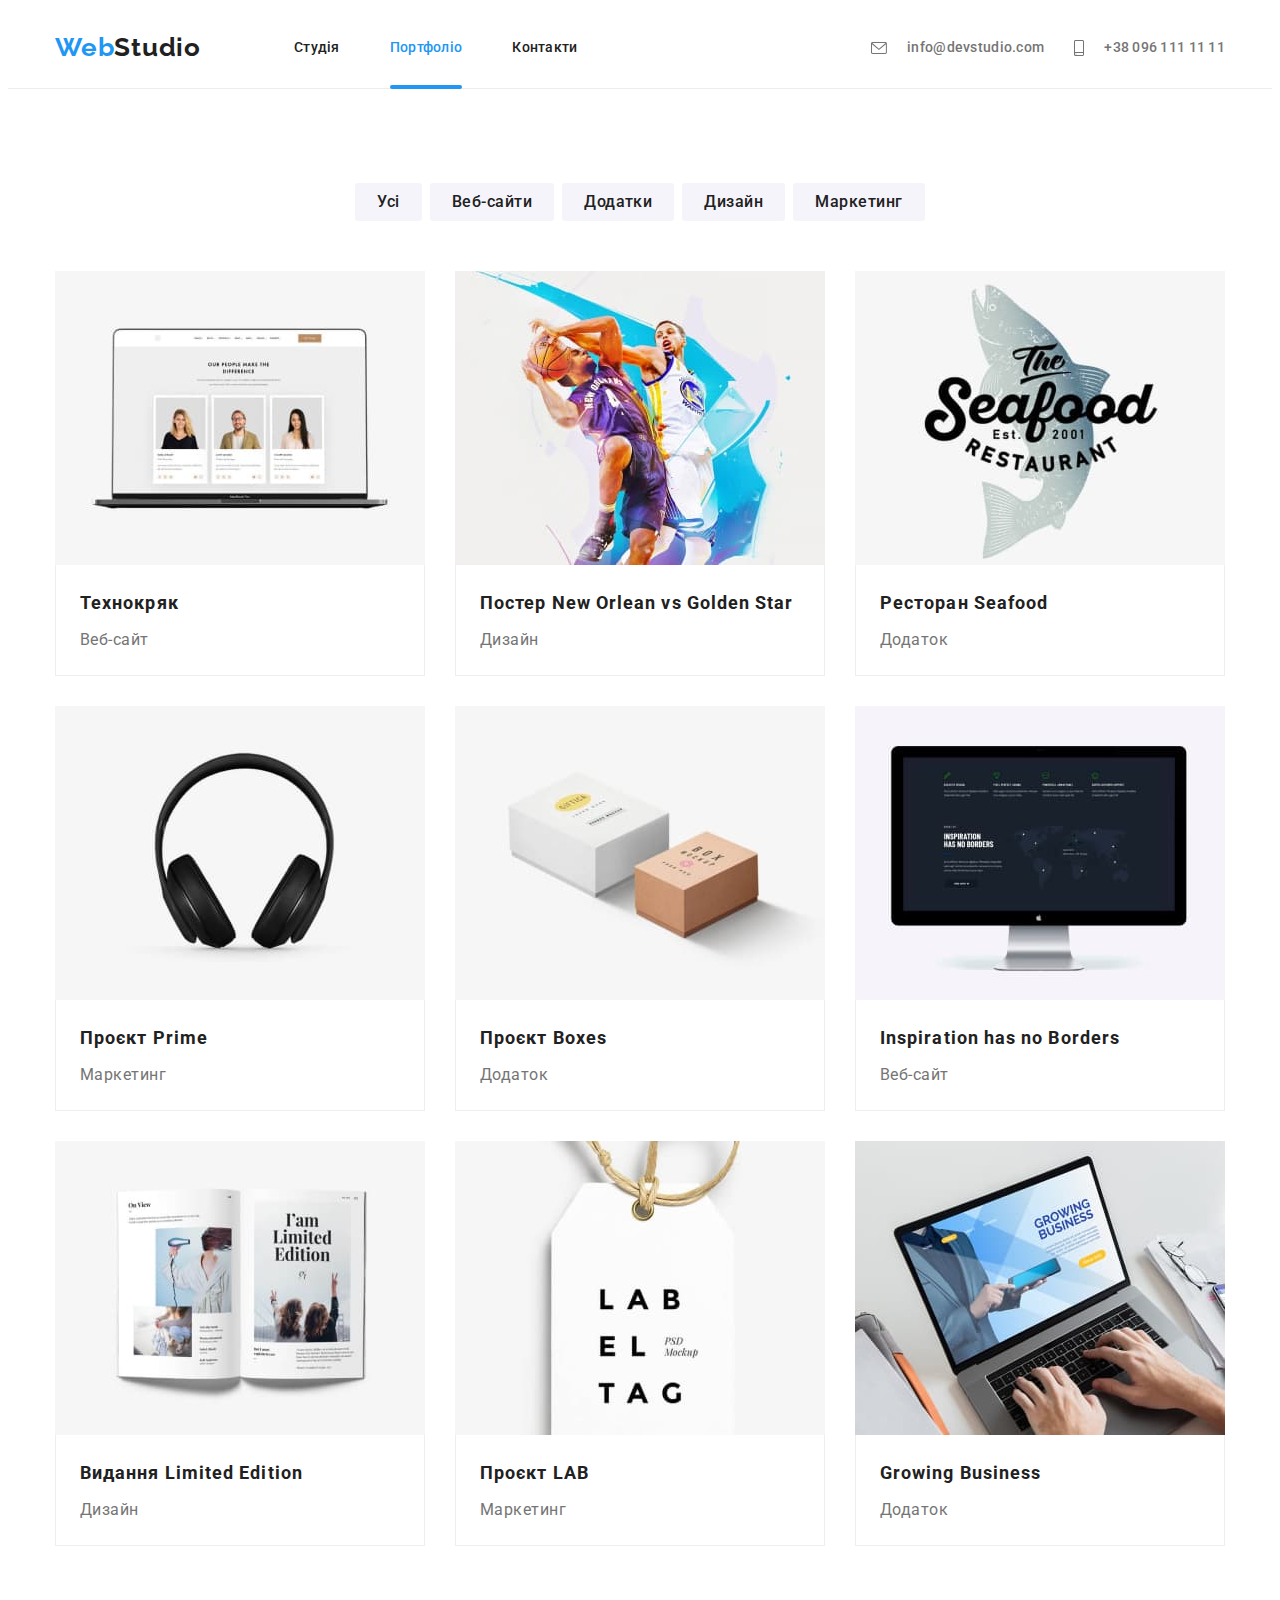
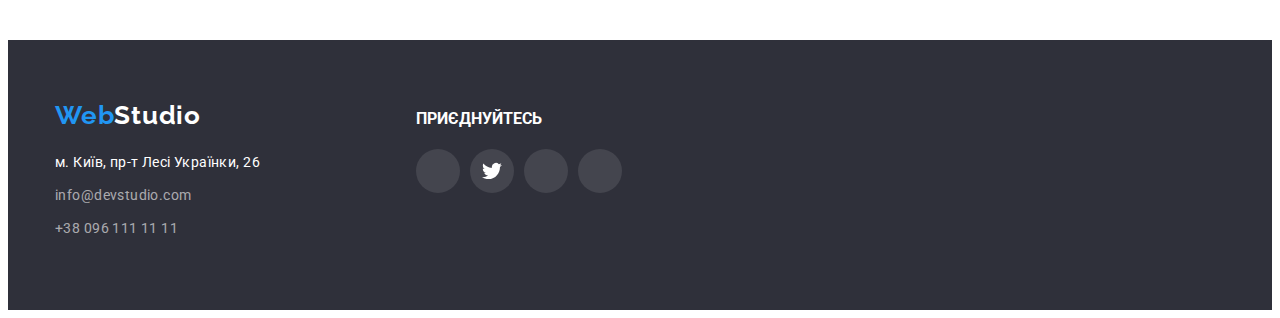
==== portfolio.html @ 67a937a7 "fix" ====
<!DOCTYPE html>
<html lang="uk">
<head>
    <meta charset="UTF-8">
    <meta http-equiv="X-UA-Compatible" content="IE=edge">
    <meta name="viewport" content="width=device-width, initial-scale=1.0">
    <title>portfolio</title>
    <link rel="preconnect" href="https://fonts.googleapis.com">
    <link rel="preconnect" href="https://fonts.gstatic.com" crossorigin>
    <link href="https://fonts.googleapis.com/css2?family=Raleway:wght@700&family=Roboto:wght@400;500;700&display=swap" rel="stylesheet">
    <link rel="stylesheet" href="https://cdnjs.cloudflare.com/ajax/libs/modern-normalize/1.1.0/modern-normalize.min.css" integrity="sha512-wpPYUAdjBVSE4KJnH1VR1HeZfpl1ub8YT/NKx4PuQ5NmX2tKuGu6U/JRp5y+Y8XG2tV+wKQpNHVUX03MfMFn9Q==" crossorigin="anonymous" referrerpolicy="no-referrer" />
    <link rel="stylesheet" href="./css/styles.css">
</head>
<body>

    <header class="site-header">
        <div class="container main-nove">
            <a href="./index.html" class="site-logo logo plus"><span class="site-logo logo-web">Web</span><span class="logo-studio">Studio</span></a>
        <nav>
            <ul class="site-nav list up ">
                <li  class="iten box-reletiwe"> <a href="./index.html" class=" navigetion plus site">Студія</a></li>
                <li  class="iten box-reletiwe"> <a href="./portfolio.html" class=" current navigetion plus site">Портфоліо</a></li>
                <li  class="iten box-reletiwe"> <a href="#" class="navigetion plus site">Контакти</a></li>
            </ul>
        </nav>
        <ul class="contakt list up">
            
            <li class="iten-contakt envelope list"> 
                <a href="mailto:info@devstudio.com" class="navigetion plus contakt mee envelope">
                    <svg class="icon-envelope" width="16" height="12" >
                        <use href="./images/symbol-defs.svg#icon-envelope"></use>
                    </svg>
                    info@devstudio.com
                </a>
            </li>
    
            <li class="iten-contakt smartphone"> 
                 <a href="tel:+380961111111" class="navigetion plus contakt mee mail">
                    <svg class="icon-smartphone" width="10" height="16">
                        <use href="./images/symbol-defs.svg#icon-smartphone"></use>
                    </svg>
                    +38 096 111 11 11
                </a>
            </li>
        </ul>
       </div>
       
    </header>


<main>
    <section class="section portfolio">
        <div class="container">

    <h1 class="visually hidden is">Portfolio</h1>
    <ul class="list portfolio">
        <li class="iten"> <button type="button" class="btn secondary"> Усі </button></li>
        <li class="iten"> <button type="button" class="btn secondary"> Веб-сайти </button></li>
        <li class="iten"> <button type="button" class="btn secondary"> Додатки </button></li>
        <li class="iten"> <button type="button" class="btn secondary"> Дизайн </button></li>
        <li class="iten"> <button type="button" class="btn secondary"> Маркетинг </button></li>
    </ul>

    <ul class="list choice">
        <li class="iten-box"> 
            <div class="item-imege">
            <a href="#" class=" iten-box-link">
               <img  src="./images/p1.jpg" width="370" alt="Технокряк"> 
               <p class="item-imege-text">Ресурс пропонує комплексні пропозиції з різним рівнем функціоналу та сервісів. Все це дозволить відвідувачу отримати
                вичерпні відомості про компанію чи приватну особу.</p>
            </a>
            </div>
        <div class="content">
            <h2 class="choice title">Технокряк</h2>
            <p class="choice text">Веб-сайт</p>
        </div>
   
       </li>
       <li class="iten-box"> 
        <div class="item-imege">
             <div class="item-imege">
        <a href="#" class="iten-box-link item-imege">
            <img src="./images/p2.jpg" width="370" alt="Постер New Orlean vs Golden Star"> 
           <p class="item-imege-text">Ресурс пропонує комплексні пропозиції з різним рівнем функціоналу та сервісів. Все це
            дозволить відвідувачу отримати
            вичерпні відомості про компанію чи приватну особу.</p>
            </a>
             </div>
            <div class="content">
            <h2 class="choice title">Постер New Orlean vs Golden Star</h2>
            <p class="choice text">Дизайн</p>
        </div> 
        
       </li>
       <li class="iten-box"> 
         <div class="item-imege">
        <a href="#" class="iten-box-link item-imege">
            <img src="./images/p3.jpg" width="370" alt="Ресторан Seafood"> 
            <p class="item-imege-text">Ресурс пропонує комплексні пропозиції з різним рівнем функціоналу та сервісів. Все це
                дозволить відвідувачу отримати
                вичерпні відомості про компанію чи приватну особу.</p>
                </a>
                 </div>
        <div class="content">    
            <h2 class="choice title">Ресторан Seafood</h2>
            <p class="choice text">Додаток</p>
        </div>
        
       </li>
       <li class="iten-box">
         <div class="item-imege">
        <a href="#" class="iten-box-link item-imege">
            <img src="./images/p4.jpg" width="370" alt="Проєкт Prime"> 
<p class="item-imege-text">Ресурс пропонує комплексні пропозиції з різним рівнем функціоналу та сервісів. Все це
    дозволить відвідувачу отримати
    вичерпні відомості про компанію чи приватну особу.</p>
</a>
 </div>
            <div class="content">
            <h2 class="choice title">Проєкт Prime</h2>
            <p class="choice text">Маркетинг</p>
        </div>
      
       </li>
       <li class="iten-box">
         <div class="item-imege">
        <a href="#" class="iten-box-link item-imege">
            <img src="./images/p5.jpg" width="370" alt="Проєкт Boxes"> 
        <p class="item-imege-text">Ресурс пропонує комплексні пропозиції з різним рівнем функціоналу та сервісів. Все це
            дозволить відвідувачу отримати
            вичерпні відомості про компанію чи приватну особу.</p>
        </a>
         </div>
            <div class="content">    
            <h2 class="choice title">Проєкт Boxes</h2>
            <p class="choice text">Додаток</p>
        </div>
        
       </li>
       <li class="iten-box">
         <div class="item-imege">
        <a href="#" class="iten-box-link item-imege">
            <img src="./images/p6.jpg" width="370" alt="Inspiration has no Borders"> 
    <p class="item-imege-text">Ресурс пропонує комплексні пропозиції з різним рівнем функціоналу та сервісів. Все це
        дозволить відвідувачу отримати
        вичерпні відомості про компанію чи приватну особу.</p>
    </a>
     </div>
            <div class="content">
            <h2 class="choice title" lang="en">Inspiration has no Borders</h2>
            <p class="choice text">Веб-сайт</p>
        </div>
        
       </li>
       <li class="iten-box">
         <div class="item-imege"> 
        <a href="#" class="iten-box-link item-imege">
            <img src="./images/p7.jpg" width="370" alt="Видання Limited Edition"> 
        <p class="item-imege-text">Ресурс пропонує комплексні пропозиції з різним рівнем функціоналу та сервісів. Все це
            дозволить відвідувачу отримати
            вичерпні відомості про компанію чи приватну особу.</p>
        </a>
         </div>
            <div class="content">
            <h2 class="choice title">Видання Limited Edition</h2>
            <p class="choice text">Дизайн</p>
        </div>
        
       </li>
       <li class="iten-box">
         <div class="item-imege">
        <a href="#" class="iten-box-link item-imege">
            <img src="./images/p8.jpg" width="370" alt="Проєкт LAB"> 
        <p class="item-imege-text">Ресурс пропонує комплексні пропозиції з різним рівнем функціоналу та сервісів. Все це
            дозволить відвідувачу отримати
            вичерпні відомості про компанію чи приватну особу.</p>
        </a>
         </div>
            <div class="content">
            <h2 class="choice title">Проєкт LAB</h2>
            <p class="choice text">Маркетинг</p>
        </div>
        
       </li>
       <li class="iten-box"> 
         <div class="item-imege">
        <a href="#" class="iten-box-link item-imege">
            <img src="./images/p9.jpg" width="370" alt="Growing Business"> 
    <p class="item-imege-text">Ресурс пропонує комплексні пропозиції з різним рівнем функціоналу та сервісів. Все це
        дозволить відвідувачу отримати
        вичерпні відомості про компанію чи приватну особу.</p>
    </a>
     </div>
            <div class="content">
            <h2 class="choice title" lang="en">Growing Business</h2>
            <p class="choice text">Додаток</p>
        </div>
        
       </li>
    </ul>
</div>

</section>
</main>


<footer class="darkside footer" >
    <div class="container down" style="display:flex">
        <div class="information footer">

        <a href="./index.html" class="site-logo logo plus down"><span class="logo logo-web">Web</span><span class="logo down-studio">Studio</span></a>
    

    <address class="box footer" >
        <ul class="footer-contakt list contakt">
            <li class="footer address"><a class="address map" href="https://goo.gl/maps/JJp694LmXSiKLwUw6" target="_blank" rel="noopener noreferer">м. Київ, пр-т Лесі Українки, 26</a></li>
            <li class="footer address"><a class="address contact " href="mailto:info@devstudio.com">info@devstudio.com</a></li>
            <li class="footer address"><a class="address contact" href="tel:+380961111111">+38 096 111 11 11</a></li>
        </ul>
    </address>
</div>

<div class="soc-contact-footer">
    <p class="text-footer">приєднуйтесь</p>
    <ul class="list soc-list down">
        <li >
            <a class="soc-link down" href="">
            <svg class="soc-icon down" width="20" height="20">
                <use href="./images/symbol-defs.svg#icon-instagram" ></use>
            </svg>
            </a>
        </li>
        <li>
            <a class="soc-link down" href="">
            <svg class="soc-icon down" width="20" height="20"> 
                <use href="./images/symbol-defs.svg#icon-twitter"></use>
            </svg>
        </a>
        </li>
        <li >
            <a class="soc-link down" href="">
            <svg class="soc-icon down" width="20" height="20">
                <use href="./images/symbol-defs.svg#icon-facebook"></use>
            </svg>
        </a>

        </li>
        <li>
            <a class="soc-link down" href="">
            <svg class="soc-icon down" width="20" height="20">
                <use href="./images/symbol-defs.svg#icon-linkedin"></use>
            </svg>
        </a>
        </li>
      </ul>
</div>
</div>
</footer>   
</body>         
</html>
---- css/styles.css ----
html{
    box-sizing: border-box;
}
*,
*::before,
*::after{
    box-sizing: inherit;
}

:root {
    --primery-text-colot: #212121;
    --button-color: #2196F3;
    --back-color: #FFFFFF;
    --sbc: #2F303A;
    --contact-color: #757575;
    --white-whis-transparency: rgba(255, 255, 255, 0.6);
    --bgr-staff: #F5F4FA;
    --soc-link: #AFB1B8;
    
}

body {
    background-color: var(--back-color);
    color: var(--primery-text-colot);
    font-family: 'Roboto', sans-serif;
}



.list{
    list-style: none;
   
}

.list a{
    text-decoration: none;
}

.big{
    text-transform: uppercase;

}
.title{
font-weight: 700;
letter-spacing: 0.03em;
}
h1,h2,h3,h4,p,ul,img{
    padding: 0;
    margin: 0;
}
img{
    display:block;
    max-width: 100%;
}
.section{
    padding-bottom: 94px;
    padding-top: 94px;
}
.container{
    width: 1200px;
    margin-left: auto;
    margin-right: auto;
    
    padding-left: 15px;
    padding-right: 15px;
    
}


/*header*/
.site-nav.up{
    display: flex; 
}
.contakt.up{
    display: flex;
    margin-left: auto;
}
.container.main-nove{
    display: flex;
    align-items: center;
    
}


.logo-web{
    color: var(--button-color) ;
}

.site-logo.plus{
    font-family: 'Raleway';
    font-style: normal;
    font-weight: 700;
    font-size: 26px;
    line-height: 1.2;
    text-decoration: none;
    letter-spacing: 0.03em;
    color: var(--button-color);
    margin-right: 93px;
   
}
.site-logo.plus:last-child{
    margin: 0;
}
.site-header{
   
    border-bottom: 1px solid #ECECEC;
}
.site-nav.list .iten,
.contakt.list .iten{
    margin-right: 50px;
}
.site-nav.list .iten:last-child,
.contakt.list .iten:last-child{
    margin-right: 0;
}
.navigetion.plus {
    font-weight: 500;
    font-size: 14px;
    line-height: 1.14;
    color: var(--primery-text-colot);
    letter-spacing: 0.02em;
    padding-top: 32px;
    padding-bottom: 32px;
    display: block;
    
}

.navigetion.plus:hover,
.navigetion.plus:focus{
    color: var(--button-color);
    fill: var(--button-color);
}
.iten-contakt.envelope,
.contakt.mee {
    font-weight: 500;
    font-size: 14px;
    line-height: 1.14;
    color: var(--contact-color);
    letter-spacing: 0.02em;
}
.box-reletiwe{
    position: relative;
    display: flex;
}
.current.navigetion.plus::after{
content: "";
display: flex;
position: absolute;
left: 0;
bottom: -1px;
width: 100%;
height: 4px;
border-radius: 2px;
background:var(--button-color);
}

.navigetion.plus.site:hover::after{
content: "";
display: flex;
position: absolute;
left: 0;
bottom: -1;
width: 100%;
height: 4px;
border-radius: 2px;
background: var(--button-color);
transition-property: line;
transition-duration: 250ms;
transition-timing-function:cubic-bezier(0.4, 0, 0.2, 1);
transition-delay: 0;
}

.icon-envelope{
    fill: currentColor;
}
.icon-smartphone{
   fill: currentColor;
}
.icon-smartphone{
    margin-right: 10px;
}

.site-nav a.current {
    color: var(--button-color);
}


.logo-studio
{
    color:var(--primery-text-colot);
}

.navigetion.plus.mee{
    display: flex;
    
    justify-content: center;
    align-items: center;
    gap: 10px;
}
.me.envelope{
    display: block;
}
.icon-envelope{
    margin-right: 10px;
}

.icon-smartphone{
    margin-left: 30px;
}
.iten-contakt.envelope:hover,
.iten-contakt.envelope:focus{
    color: var(--button-color);
    fill: var(--button-color);
    transition-duration: 250ms;
    transition-timing-function: cubic-bezier(0.4, 0, 0.2, 1);
}



/*hero*/
.darkside.hero{
    text-align: center;
    padding-top: 200px;
    padding-bottom: 200px;
    height: 600px;
    max-width: 1600px;
    margin-left: auto;
    margin-right: auto;
    background-image:linear-gradient(
        to right,
        rgba(47, 48, 58, 0.4),
        rgba(47, 48, 58, 0.4)),
         url(../images/overlay.jpg);
    background-repeat: no-repeat;
    background-size:cover;
    background-position: center;
}
.hero-title{
   
    font-weight: 900;
    font-size: 44px;
    line-height: 1.36;
    letter-spacing: 0.06em;
    color: var(--back-color);
    letter-spacing: 0.06em;
    margin-bottom: 30px;
    width: 696px;
    margin-left: auto;
    margin-right: auto;
    
}

.btn {
    font-family: 'Roboto';
    font-weight: 700;
    font-size: 16px;
    line-height: 1.875;
    text-align: center;
    letter-spacing: 0.06em;
    cursor: pointer;
   
    text-align: center;
    display: inline-block;
    border:none;
}

.btn.primery{
    color: var(--back-color);
    background-color: var(--button-color);
    border-radius: 4px;
    padding: 10px 32px;
    min-width: 216px;
    height: 50px;
    box-shadow: 0px 4px 4px rgba(0, 0, 0, 0.15);
    
}
.btn.primery:hover,
.btn.primery:focus,
.btn.primery:active{
    background-color: #188CE8;
    transition-duration: 250ms;
    transition-timing-function: cubic-bezier(0.4, 0, 0.2, 1);
}

.btn.secondary{
    font-family: 'Roboto';
    font-weight: 500;
    font-size: 16px;
    line-height: 1.625;
    letter-spacing: 0.03em;
    background-color: #F5F4FA;
    color: var(--primery-text-colot);
    border-radius: 3px;
   
    padding: 6px 22px;
}

.btn.secondary:hover,
.btn.secondary:focus,
.btn.secondary:active{
    background-color: var(--button-color);
    color: var(--back-color);
    box-shadow: 0px 3px 1px rgba(0, 0, 0, 0.1), 0px 1px 2px rgba(0, 0, 0, 0.08), 0px 2px 2px rgba(0, 0, 0, 0.12);
}

.darkside{
    color: var(--back-color);
    background-color: var(--sbc);
}

/*feature*/
.feature.list{
    display:flex ;
    flex-wrap: wrap;
  
}

 .list-order{
    margin-right: 30px;
    width: 270px;
  
}
.list-order::before{
    display: block;
    content: "";
    height: 120px;
    background-repeat: no-repeat;
    background-size: 70px;
    background-position: center;
    background-color: var(--bgr-staff);
    

}
.list-order.antena::before{
    background-image: url(../images/SVG/antena.svg);
}
.list-order.vector::before{
    background-image: url(../images/SVG/Vector.svg);
}
.list-order.diagram::before{
    background-image: url(../images/SVG/diagram.svg);
}
.list-order.astronaut::before{
    background-image: url(../images/SVG/astronaut.svg);
}

.list-order:nth-child(4n){
    margin: 0;
}

.feature-title{
    margin-top: 30px;
margin-bottom: 10px;  
font-weight: 700;
font-size: 14px;
line-height: 1.14;
letter-spacing: 0.03em;



color: var(--primery-text-colot);
}

.operations-text{  
font-size: 14px;
line-height: 1.71;
color: var(--contact-color);
letter-spacing: 0.03em;

}


/*what-we-do*/
.we-do.section{
    padding-top: 0;
}

.what-we-do.title{
    text-align: center;
    margin-bottom: 50px;
    font-size: 36px;
    line-height: 1.16;
}
.what-we-do.list{
    display: flex;
    flex-wrap: wrap;
}
.what-we-do.iten{
    margin-right: 30px;
}
.what-we-do.iten:nth-child(3n){
    margin-right: 0;
}
.what-we-do.link{
    position: relative;
    overflow: hidden;
    transform: translate(100%);
    transition: transform 300ms linear;
    overflow: auto;
    height: 70px;
    width: 100%;
}

.what-we-do-efect{
    text-transform: uppercase;
    width: 100%;
    position: absolute;
    bottom: 0;
    left: 0;
    padding-top: 27px;
    padding-bottom: 27px;
    color: var(--back-color);
    background-color: rgba(47, 48, 58, 0.8);
    width: 370px;
    height: 70px;
    font-weight: 700;
    font-size: 14px;
    line-height: 1.14;
    text-align: center;
    letter-spacing: 0.03em;
    text-align: center;

}

/*staff*/
.staff{
    background-color: var(--bgr-staff);
}

.staff.list{
    display: flex;
    flex-wrap: wrap;

}

.title.staff{
    font-weight: 700;
    font-size: 36px;
    line-height: 1.16;
    letter-spacing: 0.03em;
    margin-bottom: 50px;
    text-align: center;
 

}

.staff.name{
    margin-top: 30px;
    margin-bottom: 10px;
    font-weight: 500;
    font-size: 16px;
    line-height: 1.87;
    letter-spacing: 0.03em;
    background-color: var(--back-color);
}

.staff.posicion{
    font-size: 16px;
    line-height: 19px;
    letter-spacing: 0.03em;
    color: var(--contact-color);
    background-color: var(--back-color);
    padding-bottom: 30px;
}


.downpicture{
    box-shadow: 0px 1px 3px rgba(0, 0, 0, 0.12), 0px 1px 1px rgba(0, 0, 0, 0.14), 0px 2px 1px rgba(0, 0, 0, 0.2);
    background-color: var(--back-color);
    margin-right: 30px;
    text-align: center;
}
.soc-list{
    
    display: flex;
    justify-content: center;
    gap: 10px;
    margin-bottom: 30px;

    
    
    
}
.soc-link{
    width: 44px;
    height: 44px;
    display: flex;
    border-radius: 50%;
    background-color: currentColor;
    align-items: center;
    justify-content: center;
    color:  var(--back-color);
    fill:var(--soc-link)
    
}
.soc-icon{
    fill: var(--soc-link);
}



.soc-link:hover, .soc-link:focus{
    color: var(--button-color);
    transition-duration: 250ms;
    transition-timing-function: cubic-bezier(0.4, 0, 0.2, 1);
   
}
.soc-link:hover > .soc-icon,
.soc-link:focus > .soc-icon{
    fill: var(--back-color);
    transition-duration: 250ms;
    transition-timing-function: cubic-bezier(0.4, 0, 0.2, 1);
}



.downpicture:nth-child(4n){
    margin: 0;
}

/*footer*/
.darkside.footer{
    padding-top: 60px;
    padding-bottom: 60px;
    
}

.site-logo.down{
    margin-bottom: 20px;
    display: inline-block;
    margin-right: 0;
}
.darkside{
    color: var(--back-color);
    background-color: var(--sbc);
    
}
.footer.address{
    margin-bottom: 9px;
}



.address.contact{
  
    font-style: normal;
    font-size: 14px;
    line-height: 1.71;
    letter-spacing: 0.03em;
    color: var(--white-whis-transparency);
    display: inline-block;
}



.address.map{
  
    font-style: normal;
    font-size: 14px;
    line-height: 1.71;
    letter-spacing: 0.03em;
    color: var(--back-color);
    display: inline-block;
  
}
.address.map:hover,
.address.map:focus,
.address.contact:focus,
.address.contact:hover{
    color: var(--button-color);
    transition-duration: 250ms;
    transition-timing-function: cubic-bezier(0.4, 0, 0.2, 1);
 
}




.logo.logo-web{
    color: var(--button-color);
    
}
.logo.down-studio{
    color: var(--back-color);
    
}

.text-footer{
    font-weight: 700;
    size: 14px;
    line-height: 1.17;
    color: var(--back-color);
    margin-bottom: 20px;
    text-transform: uppercase;
}


.soc-list.down{
    justify-content: start;
}
.soc-link.down{
  color: rgba(255, 255, 255, 0.1); 
}

.soc-icon.down{
    fill:var(--back-color);
   
}
.container.footer{
    display: flex;
    
    align-items: baseline;
}
.soc-contact-footer{
    margin-left: 156px;
}


.soc-link.down:hover, .soc-link:focus{
    color: var(--button-color);
    fill: var(--back-color);
    transition-duration: 250ms;
    transition-timing-function: cubic-bezier(0.4, 0, 0.2, 1);
}
/*portfolio*/

.list.portfolio{
    display: flex;
    justify-content: center;
    margin-bottom: 50px;
}
.list.portfolio .iten{
   
    margin-right: 8px;
}
.list.portfolio .iten:nth-child(5n) {
    margin: 0;
}

.list.choice{
    color: var(--primery-text-colot);
    display: flex;
    flex-wrap: wrap;
   
    margin-top: -30px;
    margin-left: -30px;
}

.list.choice .iten-box{
    margin-left: 30px;
    margin-top: 30px;
    flex-basis: calc(100% / 3 - 30px);

}
.choice.title{
    font-weight: 700;
    font-size: 18px;
    line-height: 2;
    letter-spacing: 0.06em;
    color: var(--primery-text-colot);
    margin-bottom: 4px;
    
    
}
.choice.text{
    font-weight: 400;
    font-size: 16px;
    line-height: 1.875;
    letter-spacing: 0.03em;
    color: var(--contact-color);
    
}
.visually.hidden {
    position: absolute;
    width: 1px;
    height: 1px;
    margin: -1px;
    border: 0;
    padding: 0;
    
    white-space: nowrap;
    clip-path: inset(100%);
    clip: rect(0 0 0 0);
    overflow: hidden;
  }
  .iten-box .content{
    padding: 20px 24px;
    border-bottom: 1px solid #EEEEEE;
    border-left: 1px solid #EEEEEE;
    border-right: 1px solid #EEEEEE;
  }





.item-imege:hover .item-imege-text,
 .iten-box:hover,
.iten-box:focus{
    display: block;
    width: 100%;
    height: 100%;
    box-shadow: 0px 1px 1px rgba(0, 0, 0, 0.12), 0px 4px 4px rgba(0, 0, 0, 0.06), 1px 4px 6px rgba(0, 0, 0, 0.16);
transform: translateY(0);
    opacity: 1;
    transition-duration: 250ms;
    transition-timing-function: cubic-bezier(0.4, 0, 0.2, 1);
}

.item-imege{
    position: relative;
    overflow: hidden;
    
}

.item-imege-text{
    position: absolute;
    height: 294px;
    background-color: rgba(33, 150, 243, 0.9);
    bottom: 0;
    left: 0;
    font-size: 18px;
    font-weight: 1.56;
    letter-spacing: 0.03em;
    color: var(--back-color);
    padding: 64px 24px;
    transform: translateY(100%);
    
    opacity: 0;
    

}


  /*customers*/
  .section.customers{
    padding-bottom: 0;
  }
  .customers-title{
    margin-bottom: 50px;
    text-align: center;
    font-weight: 700;
    font-size: 36px;
    line-height: 1.17;
    letter-spacing: 0.03em;
    
  }
  .container.down{
    align-items:baseline;
  }
  .customers-list{


    display: inline-flex;
    flex-wrap: wrap;
    justify-content: center;
    align-items: center;
    margin-bottom: 94px;
    column-gap: 30px;


  }

.customers-box{
    display: flex;
  width: 170px;
    height: 92px;
    border: 1px solid #AFB1B8;
    border-radius: 4px;
    justify-content: center;
    align-items: center;
}
.icon-customers{
    justify-content: center;
    align-items: center;
    fill: var(--soc-link);
}

.customers-box:hover,
.customers-box:focus{
    border: 1px solid var(--button-color);
}

.customers-box:hover > .icon-customers,
.customers-box:focus >  .icon-customers{
 fill: var(--button-color);
}

.backdrop{
    position: fixed;
    top: 0;
    left: 0;
    width: 100%;
    height: 100%;
    background-color: rgba(0, 0, 0, 0.2);
    transition: opacity 250ms cubic-bezier(0.4, 0, 0.2, 1);
}

.backdrop.is-hidden .model{
    opacity: 0;
    visibility: hidden;
    pointer-events: none;
}

.modal{
    width: 528px;
    min-height: 581px;
    background-color: #FFFFFF;
    position: absolute;
    top: 50%;
    left: 50%;
    transform: translate(-50%, -50%); 
    border-radius: 4px; 
    box-shadow: 0px 1px 3px rgba(0, 0, 0, 0.12), 0px 1px 1px rgba(0, 0, 0, 0.14),
        0px 2px 1px rgba(0, 0, 0, 0.2);
}

.model-btn{
   width: 30px;
   height: 30px;
   border: 1px solid #212121;
   border-radius: 50%;
   background-color: transparent;
   position: absolute;
   right: 10px;
   top: 10px;
   display: flex;
   align-items: center;
   justify-content: center;
   padding: auto;
   cursor: pointer;
}

.modal:hover{
    
}
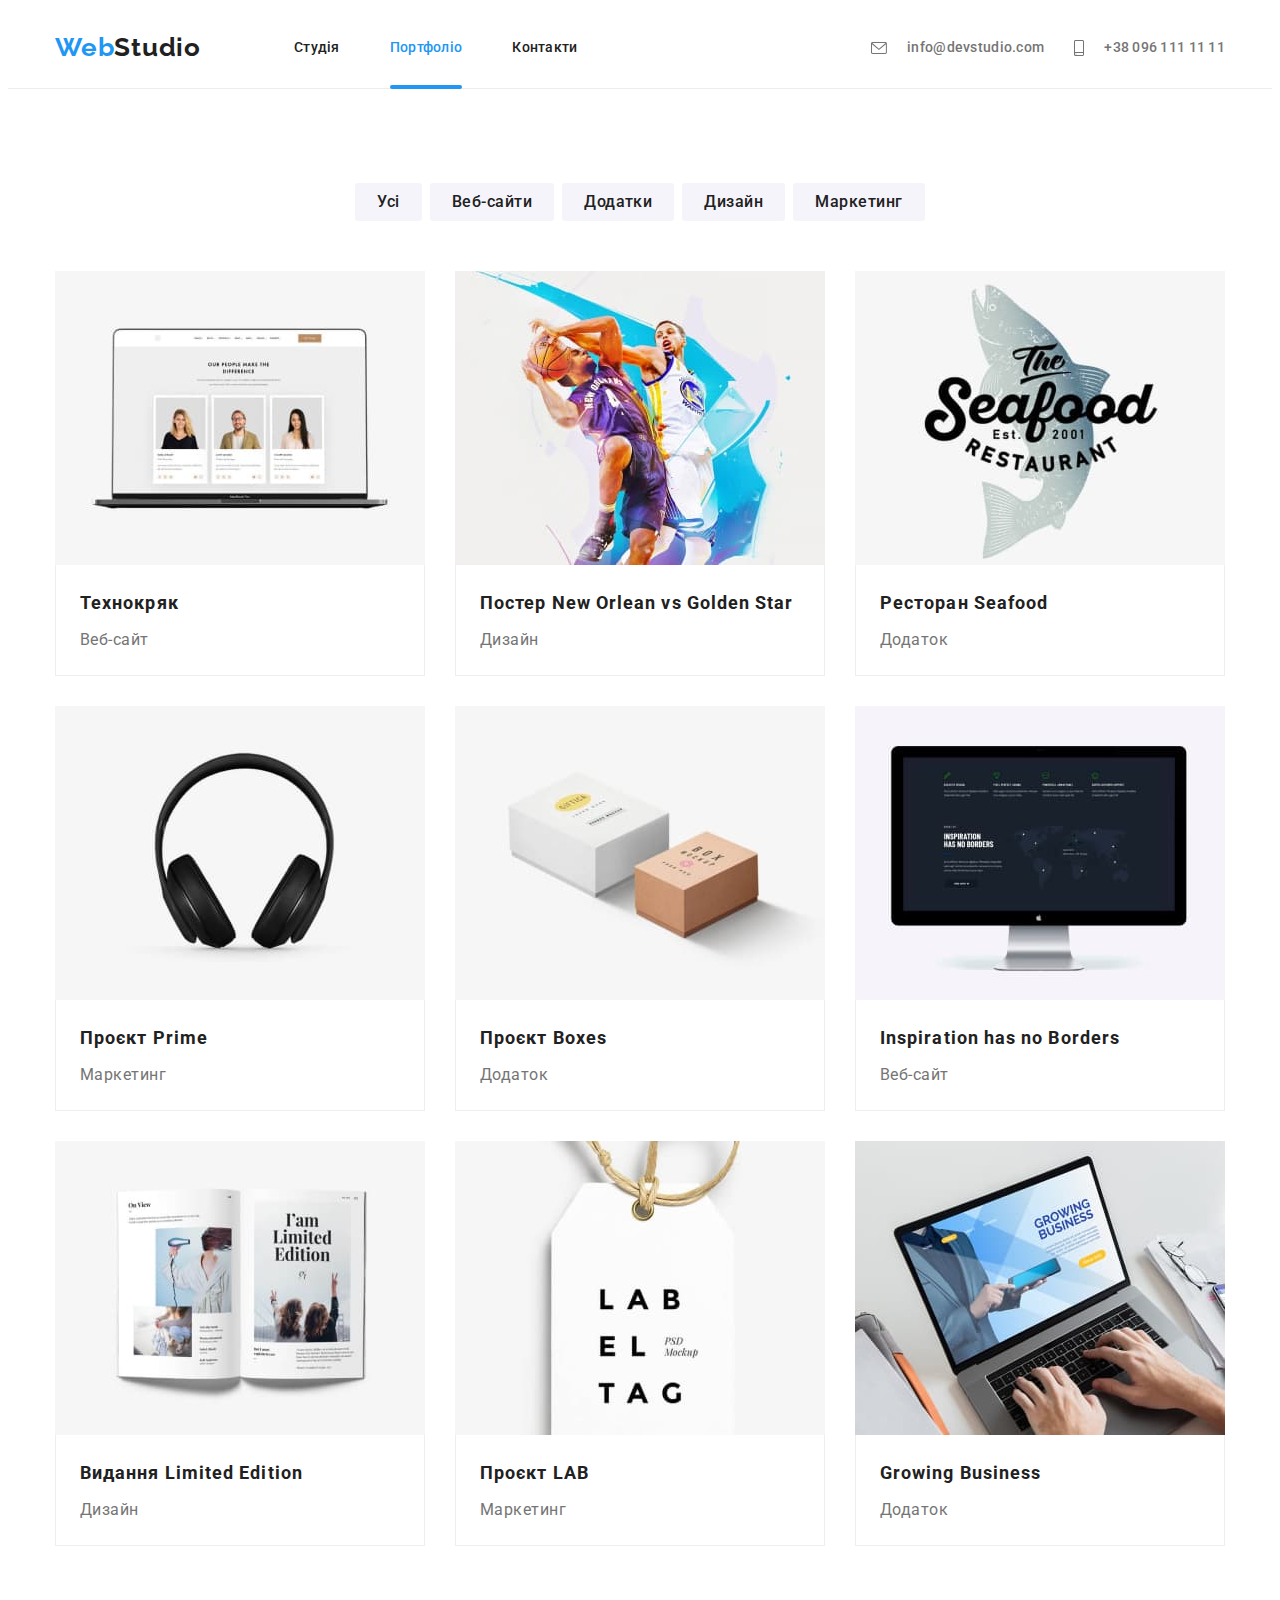
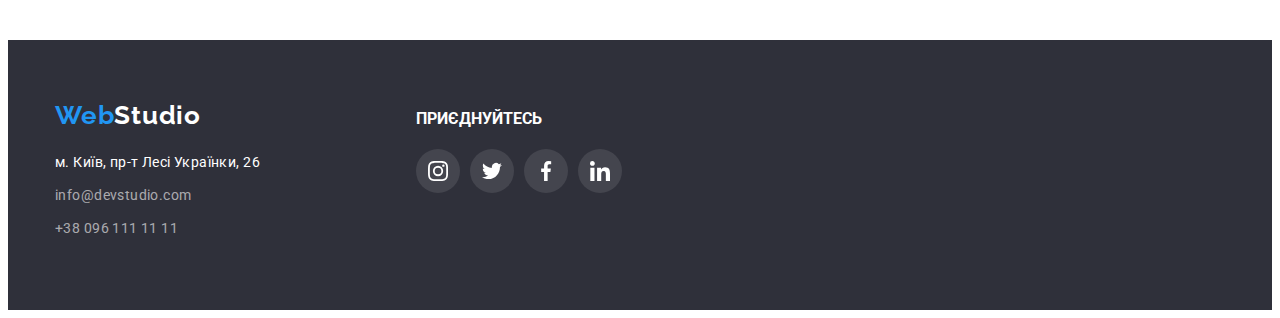
==== commit 76b65f8c: "fix" ====
--- a/portfolio.html
+++ b/portfolio.html
@@ -64,6 +64,7 @@
     <ul class="list choice">
         <li class="iten-box"> 
             <div class="item-imege">
+            <div class="item-imege">
             <a href="#" class=" iten-box-link">
                <img  src="./images/p1.jpg" width="370" alt="Технокряк"> 
                <p class="item-imege-text">Ресурс пропонує комплексні пропозиції з різним рівнем функціоналу та сервісів. Все це дозволить відвідувачу отримати
@@ -74,6 +75,7 @@
             <h2 class="choice title">Технокряк</h2>
             <p class="choice text">Веб-сайт</p>
         </div>
+        </div>
    
        </li>
        <li class="iten-box"> 
@@ -90,9 +92,11 @@
             <h2 class="choice title">Постер New Orlean vs Golden Star</h2>
             <p class="choice text">Дизайн</p>
         </div> 
+        </div>
         
        </li>
        <li class="iten-box"> 
+        <div class="item-imege">
          <div class="item-imege">
         <a href="#" class="iten-box-link item-imege">
             <img src="./images/p3.jpg" width="370" alt="Ресторан Seafood"> 
@@ -105,24 +109,28 @@
             <h2 class="choice title">Ресторан Seafood</h2>
             <p class="choice text">Додаток</p>
         </div>
-        
-       </li>
-       <li class="iten-box">
+        </div>
+        
+       </li>
+       <li class="iten-box">
+        <div class="item-imege">
          <div class="item-imege">
         <a href="#" class="iten-box-link item-imege">
             <img src="./images/p4.jpg" width="370" alt="Проєкт Prime"> 
-<p class="item-imege-text">Ресурс пропонує комплексні пропозиції з різним рівнем функціоналу та сервісів. Все це
-    дозволить відвідувачу отримати
-    вичерпні відомості про компанію чи приватну особу.</p>
-</a>
- </div>
+            <p class="item-imege-text">Ресурс пропонує комплексні пропозиції з різним рівнем функціоналу та сервісів. Все це
+            дозволить відвідувачу отримати
+            вичерпні відомості про компанію чи приватну особу.</p>
+        </a>
+         </div>
             <div class="content">
             <h2 class="choice title">Проєкт Prime</h2>
             <p class="choice text">Маркетинг</p>
         </div>
+        </div>
       
        </li>
        <li class="iten-box">
+        <div class="item-imege">
          <div class="item-imege">
         <a href="#" class="iten-box-link item-imege">
             <img src="./images/p5.jpg" width="370" alt="Проєкт Boxes"> 
@@ -135,43 +143,49 @@
             <h2 class="choice title">Проєкт Boxes</h2>
             <p class="choice text">Додаток</p>
         </div>
-        
-       </li>
-       <li class="iten-box">
+        </div>
+        
+       </li>
+       <li class="iten-box">
+        <div class="item-imege">
          <div class="item-imege">
         <a href="#" class="iten-box-link item-imege">
             <img src="./images/p6.jpg" width="370" alt="Inspiration has no Borders"> 
-    <p class="item-imege-text">Ресурс пропонує комплексні пропозиції з різним рівнем функціоналу та сервісів. Все це
-        дозволить відвідувачу отримати
-        вичерпні відомості про компанію чи приватну особу.</p>
-    </a>
-     </div>
+            <p class="item-imege-text">Ресурс пропонує комплексні пропозиції з різним рівнем функціоналу та сервісів. Все це
+            дозволить відвідувачу отримати
+            вичерпні відомості про компанію чи приватну особу.</p>
+        </a>
+         </div>
             <div class="content">
             <h2 class="choice title" lang="en">Inspiration has no Borders</h2>
             <p class="choice text">Веб-сайт</p>
         </div>
-        
-       </li>
-       <li class="iten-box">
+        </div>
+
+       </li>
+       <li class="iten-box">
+        <div class="item-imege">
          <div class="item-imege"> 
-        <a href="#" class="iten-box-link item-imege">
+            <a href="#" class="iten-box-link item-imege">
             <img src="./images/p7.jpg" width="370" alt="Видання Limited Edition"> 
-        <p class="item-imege-text">Ресурс пропонує комплексні пропозиції з різним рівнем функціоналу та сервісів. Все це
-            дозволить відвідувачу отримати
-            вичерпні відомості про компанію чи приватну особу.</p>
+            <p class="item-imege-text">Ресурс пропонує комплексні пропозиції з різним рівнем функціоналу та сервісів. Все це
+             дозволить відвідувачу отримати
+             вичерпні відомості про компанію чи приватну особу.</p>
         </a>
          </div>
             <div class="content">
             <h2 class="choice title">Видання Limited Edition</h2>
             <p class="choice text">Дизайн</p>
         </div>
-        
-       </li>
-       <li class="iten-box">
+        </div>
+
+       </li>
+       <li class="iten-box">
+        <div class="item-imege">
          <div class="item-imege">
         <a href="#" class="iten-box-link item-imege">
             <img src="./images/p8.jpg" width="370" alt="Проєкт LAB"> 
-        <p class="item-imege-text">Ресурс пропонує комплексні пропозиції з різним рівнем функціоналу та сервісів. Все це
+            <p class="item-imege-text">Ресурс пропонує комплексні пропозиції з різним рівнем функціоналу та сервісів. Все це
             дозволить відвідувачу отримати
             вичерпні відомості про компанію чи приватну особу.</p>
         </a>
@@ -180,9 +194,11 @@
             <h2 class="choice title">Проєкт LAB</h2>
             <p class="choice text">Маркетинг</p>
         </div>
+        </div>
         
        </li>
        <li class="iten-box"> 
+        <div class="item-imege">
          <div class="item-imege">
         <a href="#" class="iten-box-link item-imege">
             <img src="./images/p9.jpg" width="370" alt="Growing Business"> 
@@ -194,6 +210,7 @@
             <div class="content">
             <h2 class="choice title" lang="en">Growing Business</h2>
             <p class="choice text">Додаток</p>
+        </div>
         </div>
         
        </li>
--- a/css/styles.css
+++ b/css/styles.css
@@ -159,15 +159,11 @@
 display: flex;
 position: absolute;
 left: 0;
-bottom: -1;
+bottom: -1px;
 width: 100%;
 height: 4px;
 border-radius: 2px;
 background: var(--button-color);
-transition-property: line;
-transition-duration: 250ms;
-transition-timing-function:cubic-bezier(0.4, 0, 0.2, 1);
-transition-delay: 0;
 }
 
 .icon-envelope{
@@ -703,8 +699,7 @@
     box-shadow: 0px 1px 1px rgba(0, 0, 0, 0.12), 0px 4px 4px rgba(0, 0, 0, 0.06), 1px 4px 6px rgba(0, 0, 0, 0.16);
 transform: translateY(0);
     opacity: 1;
-    transition-duration: 250ms;
-    transition-timing-function: cubic-bezier(0.4, 0, 0.2, 1);
+    transition: 250ms cubic-bezier(0.4, 0, 0.2, 1);
 }
 
 .item-imege{
@@ -796,10 +791,14 @@
     transition: opacity 250ms cubic-bezier(0.4, 0, 0.2, 1);
 }
 
-.backdrop.is-hidden .model{
+.backdrop.is-hidden{
     opacity: 0;
     visibility: hidden;
     pointer-events: none;
+}
+
+.backdrop.is-hidden .model {
+    transform: translate(-50%, -50%) scale(0.6);
 }
 
 .modal{
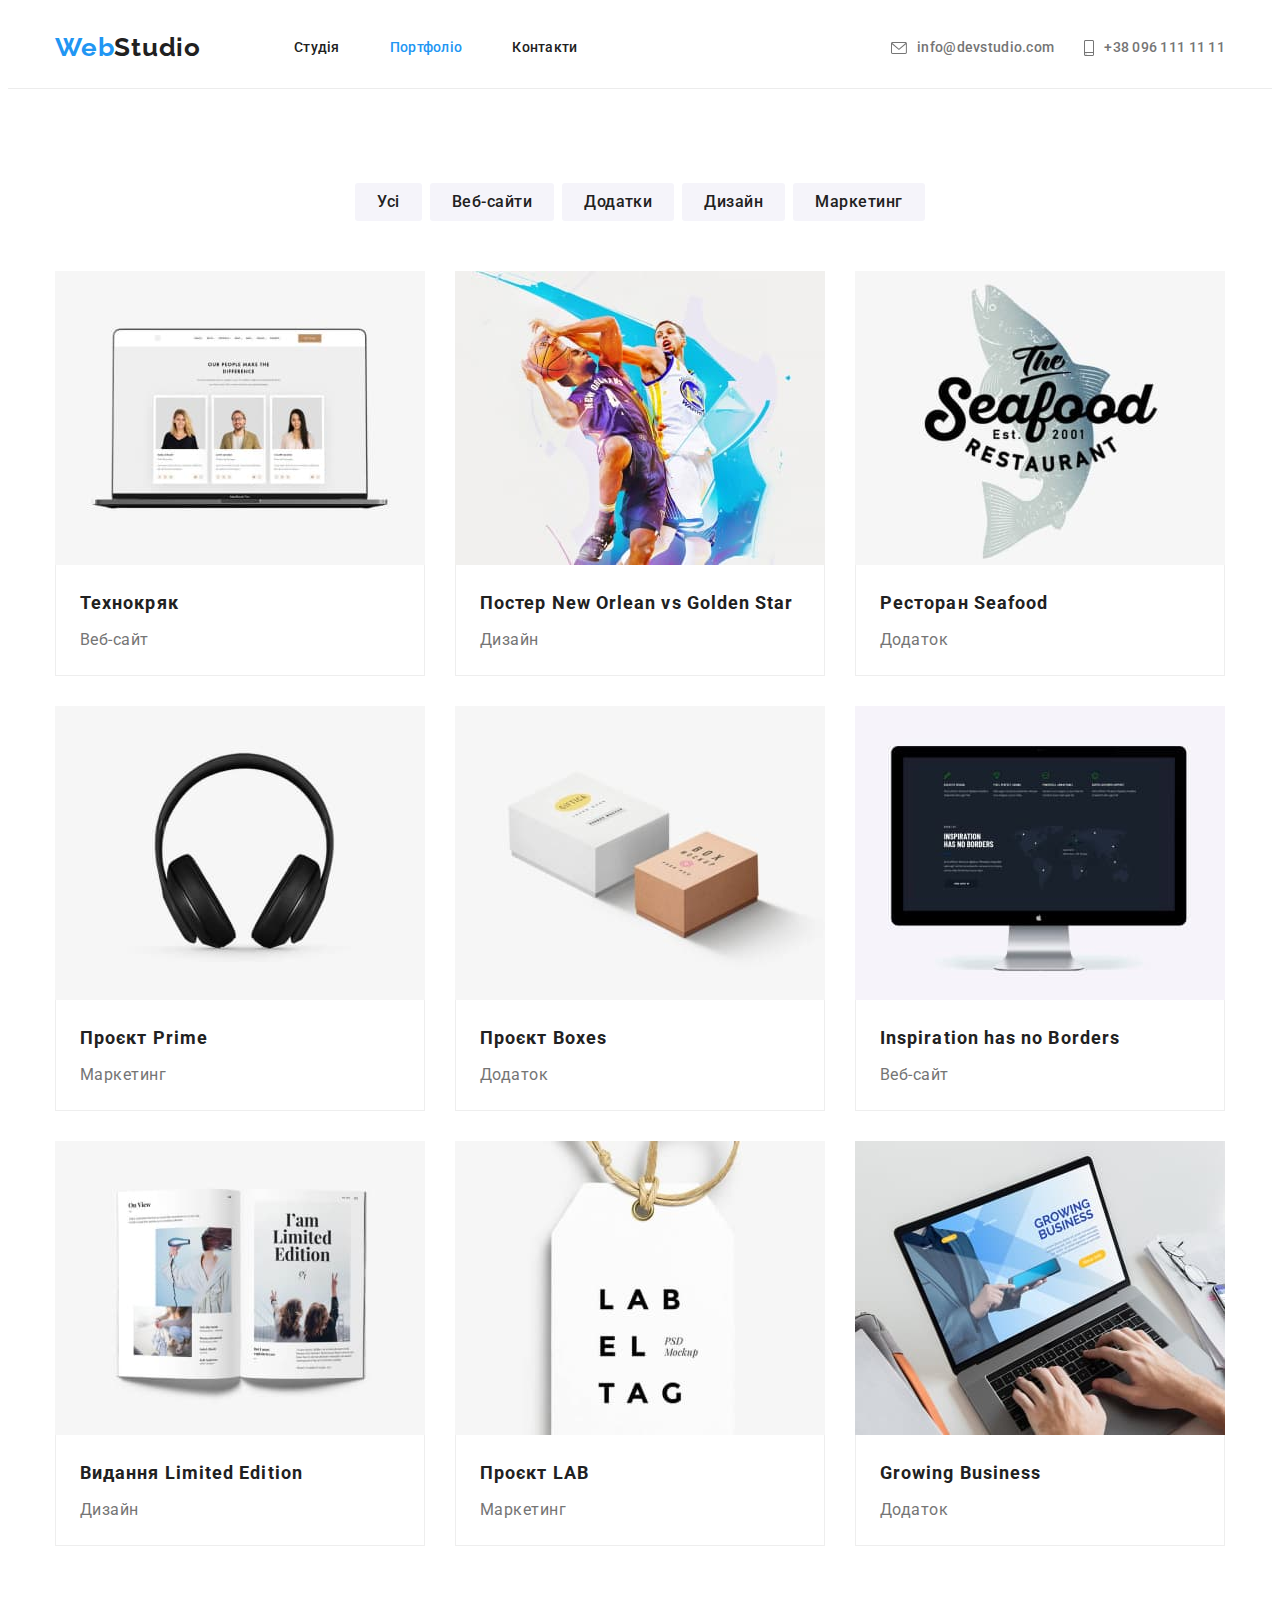
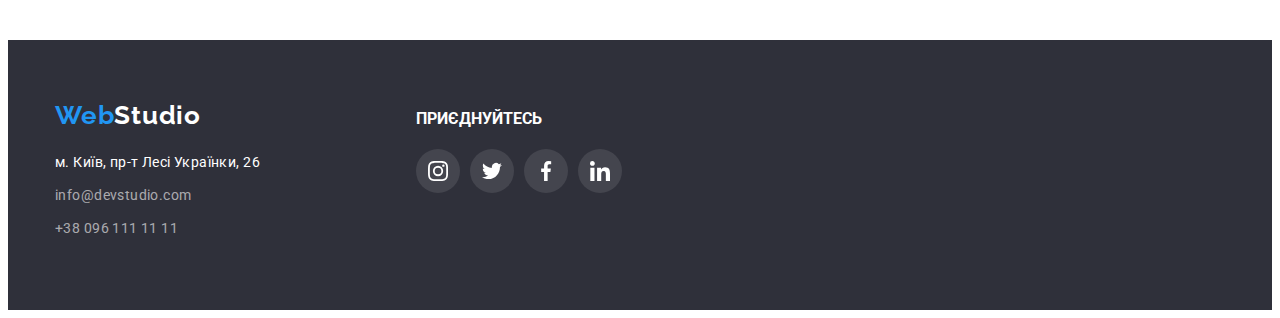
==== commit 884190e7: "fix" ====
--- a/portfolio.html
+++ b/portfolio.html
@@ -222,7 +222,7 @@
 
 
 <footer class="darkside footer" >
-    <div class="container down" style="display:flex">
+    <div class="container down">
         <div class="information footer">
 
         <a href="./index.html" class="site-logo logo plus down"><span class="logo logo-web">Web</span><span class="logo down-studio">Studio</span></a>
--- a/css/styles.css
+++ b/css/styles.css
@@ -23,7 +23,8 @@
     background-color: var(--back-color);
     color: var(--primery-text-colot);
     font-family: 'Roboto', sans-serif;
-}
+    
+}    
 
 
 
@@ -122,13 +123,15 @@
     padding-top: 32px;
     padding-bottom: 32px;
     display: block;
-    
+    transition: color 250ms cubic-bezier(0.4, 0, 0.2, 1),
+    fill 250ms cubic-bezier(0.4, 0, 0.2, 1);
 }
 
 .navigetion.plus:hover,
 .navigetion.plus:focus{
     color: var(--button-color);
     fill: var(--button-color);
+    
 }
 .iten-contakt.envelope,
 .contakt.mee {
@@ -137,6 +140,7 @@
     line-height: 1.14;
     color: var(--contact-color);
     letter-spacing: 0.02em;
+    transition: color 250ms cubic-bezier(0.4, 0, 0.2, 1);
 }
 .box-reletiwe{
     position: relative;
@@ -151,7 +155,10 @@
 width: 100%;
 height: 4px;
 border-radius: 2px;
-background:var(--button-color);
+background-color:var(--button-color);
+transform: scaleX(0);
+transition: transform 250ms cubic-bezier(0.4, 0, 0.2, 1),
+position 250ms cubic-bezier(0.4, 0, 0.2, 1);
 }
 
 .navigetion.plus.site:hover::after{
@@ -164,6 +171,7 @@
 height: 4px;
 border-radius: 2px;
 background: var(--button-color);
+transform:scaleX(1)
 }
 
 .icon-envelope{
@@ -172,9 +180,7 @@
 .icon-smartphone{
    fill: currentColor;
 }
-.icon-smartphone{
-    margin-right: 10px;
-}
+
 
 .site-nav a.current {
     color: var(--button-color);
@@ -196,9 +202,7 @@
 .me.envelope{
     display: block;
 }
-.icon-envelope{
-    margin-right: 10px;
-}
+
 
 .icon-smartphone{
     margin-left: 30px;
@@ -207,8 +211,7 @@
 .iten-contakt.envelope:focus{
     color: var(--button-color);
     fill: var(--button-color);
-    transition-duration: 250ms;
-    transition-timing-function: cubic-bezier(0.4, 0, 0.2, 1);
+    
 }
 
 
@@ -268,14 +271,14 @@
     min-width: 216px;
     height: 50px;
     box-shadow: 0px 4px 4px rgba(0, 0, 0, 0.15);
+    transition: background-color 250ms cubic-bezier(0.4, 0, 0.2, 1);
     
 }
 .btn.primery:hover,
 .btn.primery:focus,
 .btn.primery:active{
     background-color: #188CE8;
-    transition-duration: 250ms;
-    transition-timing-function: cubic-bezier(0.4, 0, 0.2, 1);
+    
 }
 
 .btn.secondary{
@@ -289,6 +292,9 @@
     border-radius: 3px;
    
     padding: 6px 22px;
+    transition: color 250ms cubic-bezier(0.4, 0, 0.2, 1),
+    background-color 250ms cubic-bezier(0.4, 0, 0.2, 1),
+    box-shadow 250ms cubic-bezier(0.4, 0, 0.2, 1);
 }
 
 .btn.secondary:hover,
@@ -369,7 +375,12 @@
 /*what-we-do*/
 .we-do.section{
     padding-top: 0;
-}
+    
+}
+.iten.what-we-do{
+    position: relative;
+}
+
 
 .what-we-do.title{
     text-align: center;
@@ -379,6 +390,7 @@
 }
 .what-we-do.list{
     display: flex;
+    
     flex-wrap: wrap;
 }
 .what-we-do.iten{
@@ -387,15 +399,7 @@
 .what-we-do.iten:nth-child(3n){
     margin-right: 0;
 }
-.what-we-do.link{
-    position: relative;
-    overflow: hidden;
-    transform: translate(100%);
-    transition: transform 300ms linear;
-    overflow: auto;
-    height: 70px;
-    width: 100%;
-}
+
 
 .what-we-do-efect{
     text-transform: uppercase;
@@ -486,26 +490,27 @@
     align-items: center;
     justify-content: center;
     color:  var(--back-color);
-    fill:var(--soc-link)
-    
+    fill:var(--soc-link);
+    transition: color 250ms cubic-bezier(0.4, 0, 0.2, 1),
+    background-color 250ms cubic-bezier(0.4, 0, 0.2, 1);
 }
 .soc-icon{
     fill: var(--soc-link);
+    transition: fill 250ms cubic-bezier(0.4, 0, 0.2, 1);
+    
 }
 
 
 
 .soc-link:hover, .soc-link:focus{
     color: var(--button-color);
-    transition-duration: 250ms;
-    transition-timing-function: cubic-bezier(0.4, 0, 0.2, 1);
+    
    
 }
 .soc-link:hover > .soc-icon,
 .soc-link:focus > .soc-icon{
     fill: var(--back-color);
-    transition-duration: 250ms;
-    transition-timing-function: cubic-bezier(0.4, 0, 0.2, 1);
+    
 }
 
 
@@ -545,6 +550,9 @@
     letter-spacing: 0.03em;
     color: var(--white-whis-transparency);
     display: inline-block;
+    transition: color 250ms cubic-bezier(0.4, 0, 0.2, 1);
+    
+    
 }
 
 
@@ -557,6 +565,7 @@
     letter-spacing: 0.03em;
     color: var(--back-color);
     display: inline-block;
+    transition: color 250ms cubic-bezier(0.4, 0, 0.2, 1);
   
 }
 .address.map:hover,
@@ -564,8 +573,6 @@
 .address.contact:focus,
 .address.contact:hover{
     color: var(--button-color);
-    transition-duration: 250ms;
-    transition-timing-function: cubic-bezier(0.4, 0, 0.2, 1);
  
 }
 
@@ -574,11 +581,12 @@
 
 .logo.logo-web{
     color: var(--button-color);
+    transition: color 250ms cubic-bezier(0.4, 0, 0.2, 1);
     
 }
 .logo.down-studio{
     color: var(--back-color);
-    
+    transition: color 250ms cubic-bezier(0.4, 0, 0.2, 1);
 }
 
 .text-footer{
@@ -588,6 +596,7 @@
     color: var(--back-color);
     margin-bottom: 20px;
     text-transform: uppercase;
+    transition: color 250ms cubic-bezier(0.4, 0, 0.2, 1);
 }
 
 
@@ -596,10 +605,14 @@
 }
 .soc-link.down{
   color: rgba(255, 255, 255, 0.1); 
+transition: color 250ms cubic-bezier(0.4, 0, 0.2, 1),
+fill 250ms cubic-bezier(0.4, 0, 0.2, 1);
+
 }
 
 .soc-icon.down{
     fill:var(--back-color);
+    transition: fill 250ms cubic-bezier(0.4, 0, 0.2, 1);
    
 }
 .container.footer{
@@ -615,8 +628,7 @@
 .soc-link.down:hover, .soc-link:focus{
     color: var(--button-color);
     fill: var(--back-color);
-    transition-duration: 250ms;
-    transition-timing-function: cubic-bezier(0.4, 0, 0.2, 1);
+  
 }
 /*portfolio*/
 
@@ -626,7 +638,7 @@
     margin-bottom: 50px;
 }
 .list.portfolio .iten{
-   
+
     margin-right: 8px;
 }
 .list.portfolio .iten:nth-child(5n) {
@@ -640,12 +652,15 @@
    
     margin-top: -30px;
     margin-left: -30px;
+   
+
 }
 
 .list.choice .iten-box{
     margin-left: 30px;
     margin-top: 30px;
     flex-basis: calc(100% / 3 - 30px);
+   
 
 }
 .choice.title{
@@ -655,15 +670,16 @@
     letter-spacing: 0.06em;
     color: var(--primery-text-colot);
     margin-bottom: 4px;
-    
-    
-}
+
+}
+
 .choice.text{
     font-weight: 400;
     font-size: 16px;
     line-height: 1.875;
     letter-spacing: 0.03em;
     color: var(--contact-color);
+
     
 }
 .visually.hidden {
@@ -684,27 +700,31 @@
     border-bottom: 1px solid #EEEEEE;
     border-left: 1px solid #EEEEEE;
     border-right: 1px solid #EEEEEE;
+
   }
 
-
-
-
-
-.item-imege:hover .item-imege-text,
+.iten-box{
+
+}
+
+
+
+.item-imege:hover .item-imege-text{}
  .iten-box:hover,
 .iten-box:focus{
     display: block;
     width: 100%;
     height: 100%;
     box-shadow: 0px 1px 1px rgba(0, 0, 0, 0.12), 0px 4px 4px rgba(0, 0, 0, 0.06), 1px 4px 6px rgba(0, 0, 0, 0.16);
-transform: translateY(0);
+    transform: translateY(0);
     opacity: 1;
-    transition: 250ms cubic-bezier(0.4, 0, 0.2, 1);
+
 }
 
 .item-imege{
     position: relative;
     overflow: hidden;
+    
     
 }
 
@@ -722,8 +742,8 @@
     transform: translateY(100%);
     
     opacity: 0;
-    
-
+    transition: transform  1250ms cubic-bezier(0.4, 0, 0.2, 1);
+    
 }
 
 
@@ -742,6 +762,7 @@
   }
   .container.down{
     align-items:baseline;
+    display: flex;
   }
   .customers-list{
 
@@ -758,17 +779,21 @@
 
 .customers-box{
     display: flex;
-  width: 170px;
+    width: 170px;
     height: 92px;
     border: 1px solid #AFB1B8;
     border-radius: 4px;
     justify-content: center;
     align-items: center;
+    transition: border 250ms cubic-bezier(0.4, 0, 0.2, 1),
+    fill 250ms cubic-bezier(0.4, 0, 0.2, 1),
+    border 250ms cubic-bezier(0.4, 0, 0.2, 1);
 }
 .icon-customers{
     justify-content: center;
     align-items: center;
     fill: var(--soc-link);
+    transition: fill 250ms cubic-bezier(0.4, 0, 0.2, 1);
 }
 
 .customers-box:hover,
@@ -789,29 +814,34 @@
     height: 100%;
     background-color: rgba(0, 0, 0, 0.2);
     transition: opacity 250ms cubic-bezier(0.4, 0, 0.2, 1);
+    opacity: 1;
+    transition: opacity 250ms cubic-bezier(0.4, 0, 0.2, 1);
 }
 
 .backdrop.is-hidden{
     opacity: 0;
     visibility: hidden;
     pointer-events: none;
+    
 }
 
 .backdrop.is-hidden .model {
     transform: translate(-50%, -50%) scale(0.6);
+    transition: transform 250ms cubic-bezier(0.4, 0, 0.2, 1);
 }
 
 .modal{
     width: 528px;
     min-height: 581px;
-    background-color: #FFFFFF;
+    background-color: var(--back-color);
     position: absolute;
     top: 50%;
     left: 50%;
     transform: translate(-50%, -50%); 
     border-radius: 4px; 
     box-shadow: 0px 1px 3px rgba(0, 0, 0, 0.12), 0px 1px 1px rgba(0, 0, 0, 0.14),
-        0px 2px 1px rgba(0, 0, 0, 0.2);
+    0px 2px 1px rgba(0, 0, 0, 0.2);
+
 }
 
 .model-btn{
@@ -828,12 +858,12 @@
    justify-content: center;
    padding: auto;
    cursor: pointer;
-}
-
-.modal:hover{
-    
-}
-
-
-
-
+
+}
+
+
+
+
+
+
+
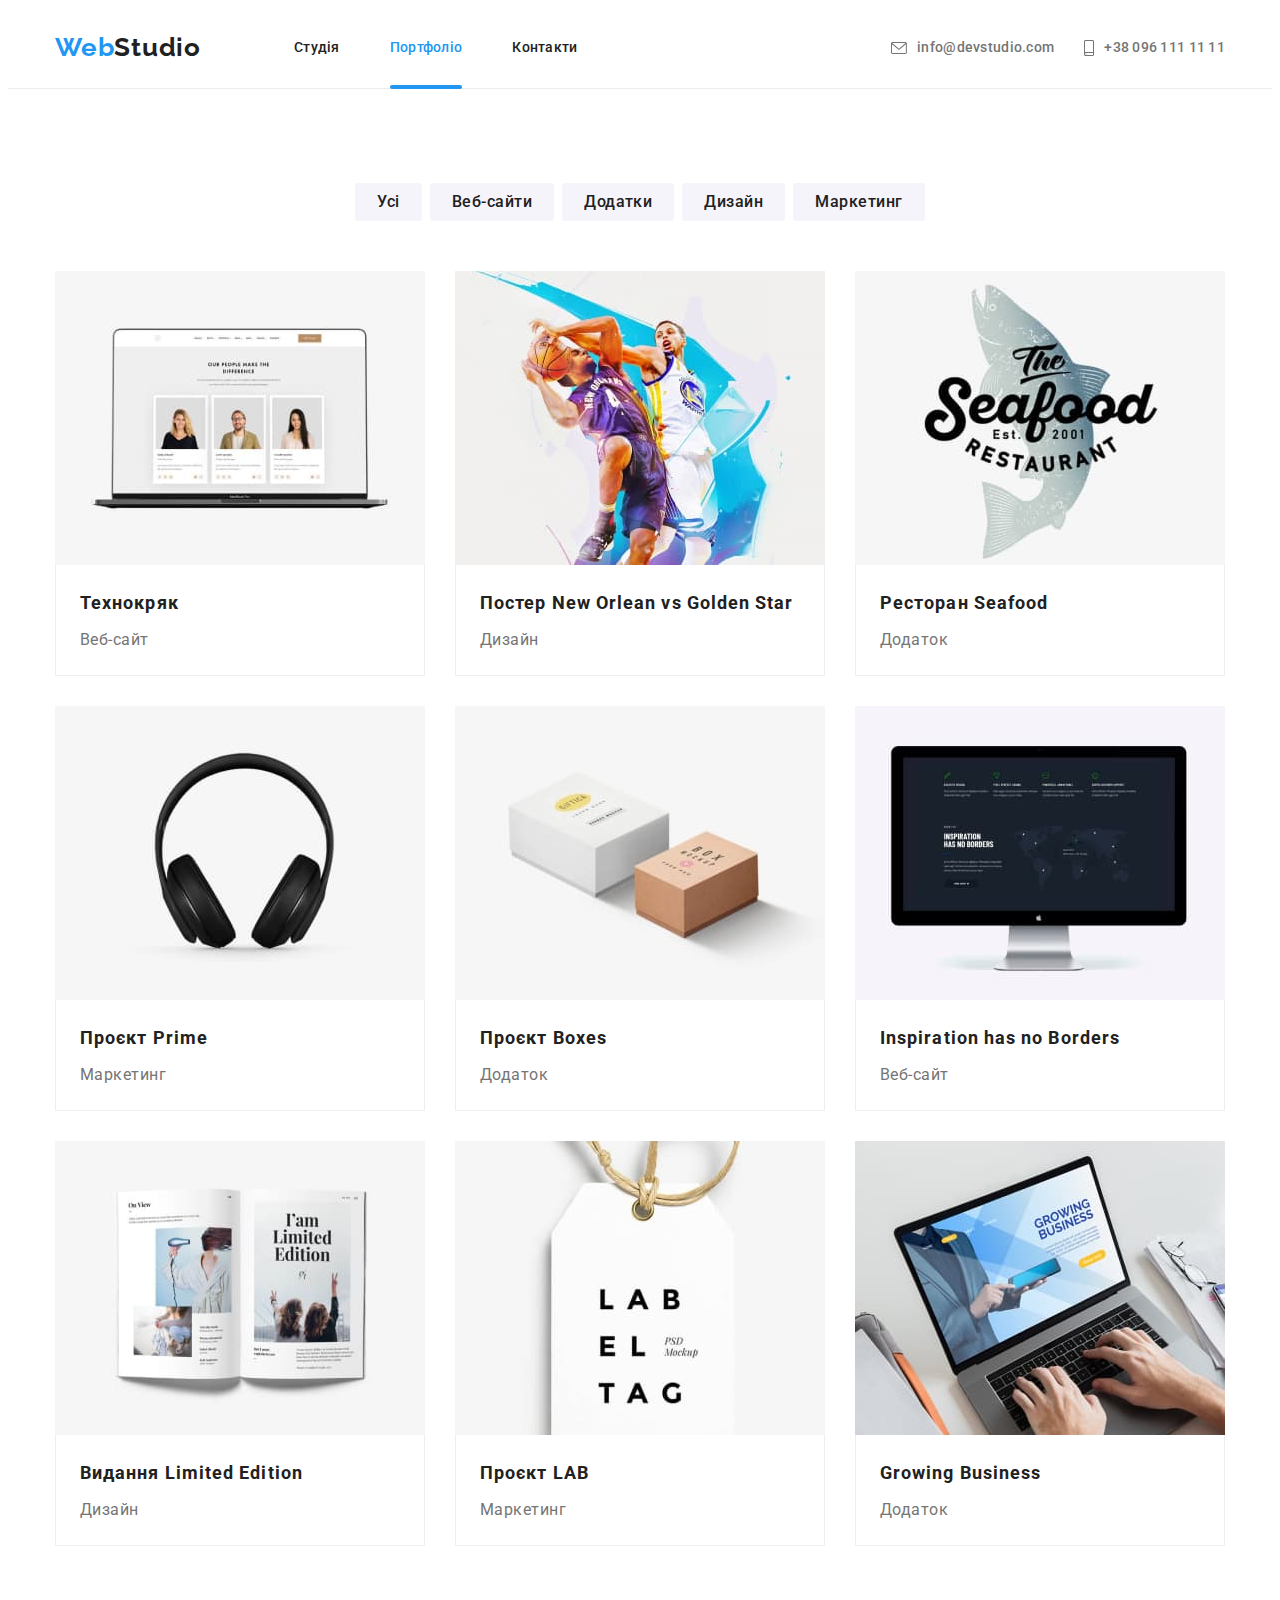
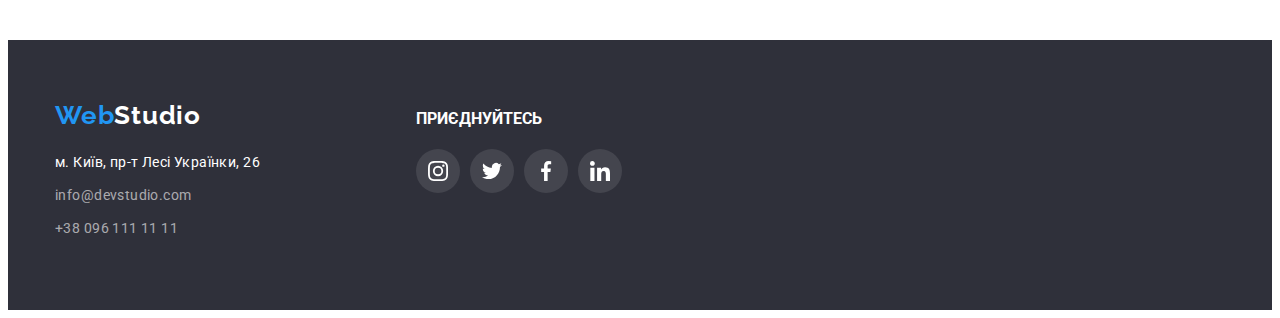
==== commit 1dc59c56: "fix" ====
--- a/portfolio.html
+++ b/portfolio.html
@@ -63,7 +63,7 @@
 
     <ul class="list choice">
         <li class="iten-box"> 
-            <div class="item-imege">
+            <div class="choice-item-imege">
             <div class="item-imege">
             <a href="#" class=" iten-box-link">
                <img  src="./images/p1.jpg" width="370" alt="Технокряк"> 
@@ -79,7 +79,7 @@
    
        </li>
        <li class="iten-box"> 
-        <div class="item-imege">
+        <div class="choice-item-imege">
              <div class="item-imege">
         <a href="#" class="iten-box-link item-imege">
             <img src="./images/p2.jpg" width="370" alt="Постер New Orlean vs Golden Star"> 
@@ -96,7 +96,7 @@
         
        </li>
        <li class="iten-box"> 
-        <div class="item-imege">
+        <div class="choice-item-imege">
          <div class="item-imege">
         <a href="#" class="iten-box-link item-imege">
             <img src="./images/p3.jpg" width="370" alt="Ресторан Seafood"> 
@@ -113,7 +113,7 @@
         
        </li>
        <li class="iten-box">
-        <div class="item-imege">
+        <div class="choice-item-imege">
          <div class="item-imege">
         <a href="#" class="iten-box-link item-imege">
             <img src="./images/p4.jpg" width="370" alt="Проєкт Prime"> 
@@ -130,7 +130,7 @@
       
        </li>
        <li class="iten-box">
-        <div class="item-imege">
+        <div class="choice-item-imege">
          <div class="item-imege">
         <a href="#" class="iten-box-link item-imege">
             <img src="./images/p5.jpg" width="370" alt="Проєкт Boxes"> 
@@ -147,7 +147,7 @@
         
        </li>
        <li class="iten-box">
-        <div class="item-imege">
+        <div class="choice-item-imege">
          <div class="item-imege">
         <a href="#" class="iten-box-link item-imege">
             <img src="./images/p6.jpg" width="370" alt="Inspiration has no Borders"> 
@@ -164,7 +164,7 @@
 
        </li>
        <li class="iten-box">
-        <div class="item-imege">
+        <div class="choice-item-imege">
          <div class="item-imege"> 
             <a href="#" class="iten-box-link item-imege">
             <img src="./images/p7.jpg" width="370" alt="Видання Limited Edition"> 
@@ -181,7 +181,7 @@
 
        </li>
        <li class="iten-box">
-        <div class="item-imege">
+        <div class="choice-item-imege">
          <div class="item-imege">
         <a href="#" class="iten-box-link item-imege">
             <img src="./images/p8.jpg" width="370" alt="Проєкт LAB"> 
@@ -198,7 +198,7 @@
         
        </li>
        <li class="iten-box"> 
-        <div class="item-imege">
+        <div class="choice-item-imege">
          <div class="item-imege">
         <a href="#" class="iten-box-link item-imege">
             <img src="./images/p9.jpg" width="370" alt="Growing Business"> 
--- a/css/styles.css
+++ b/css/styles.css
@@ -146,7 +146,7 @@
     position: relative;
     display: flex;
 }
-.current.navigetion.plus::after{
+.navigetion.plus::after{
 content: "";
 display: flex;
 position: absolute;
@@ -174,6 +174,8 @@
 transform:scaleX(1)
 }
 
+
+
 .icon-envelope{
     fill: currentColor;
 }
@@ -184,6 +186,20 @@
 
 .site-nav a.current {
     color: var(--button-color);
+}
+
+.site-nav .current::after {
+content: "";
+display: flex;
+position: absolute;
+left: 0;
+bottom: -1px;
+width: 100%;
+height: 4px;
+border-radius: 2px;
+background: var(--button-color);
+transform: scaleX(1)
+
 }
 
 
@@ -703,29 +719,35 @@
 
   }
 
-.iten-box{
-
-}
-
-
-
-.item-imege:hover .item-imege-text{}
+
+.choice-item-imege .item-imege-text{
+transition: transform 250ms cubic-bezier(0.4, 0, 0.2, 1),
+ opacity 250ms cubic-bezier(0.4, 0, 0.2, 1);
+}
+
+.choice-item-imege:hover .item-imege-text{
+transform: translateY(0);
+    opacity: 1;
+}
+
  .iten-box:hover,
 .iten-box:focus{
     display: block;
     width: 100%;
     height: 100%;
     box-shadow: 0px 1px 1px rgba(0, 0, 0, 0.12), 0px 4px 4px rgba(0, 0, 0, 0.06), 1px 4px 6px rgba(0, 0, 0, 0.16);
-    transform: translateY(0);
-    opacity: 1;
+  
+
+    
 
 }
 
 .item-imege{
     position: relative;
     overflow: hidden;
-    
-    
+
+    
+     
 }
 
 .item-imege-text{
@@ -742,7 +764,7 @@
     transform: translateY(100%);
     
     opacity: 0;
-    transition: transform  1250ms cubic-bezier(0.4, 0, 0.2, 1);
+    transition: transform  250ms cubic-bezier(0.4, 0, 0.2, 1);
     
 }
 
@@ -806,6 +828,9 @@
  fill: var(--button-color);
 }
 
+
+/*backdrop*/
+
 .backdrop{
     position: fixed;
     top: 0;
@@ -813,21 +838,20 @@
     width: 100%;
     height: 100%;
     background-color: rgba(0, 0, 0, 0.2);
-    transition: opacity 250ms cubic-bezier(0.4, 0, 0.2, 1);
     opacity: 1;
     transition: opacity 250ms cubic-bezier(0.4, 0, 0.2, 1);
 }
 
 .backdrop.is-hidden{
     opacity: 0;
-    visibility: hidden;
+
     pointer-events: none;
     
 }
 
-.backdrop.is-hidden .model {
+.backdrop.is-hidden .modal {
     transform: translate(-50%, -50%) scale(0.6);
-    transition: transform 250ms cubic-bezier(0.4, 0, 0.2, 1);
+    
 }
 
 .modal{
@@ -837,14 +861,17 @@
     position: absolute;
     top: 50%;
     left: 50%;
-    transform: translate(-50%, -50%); 
+    transform: translate(-50%, -50%) scale(1); 
     border-radius: 4px; 
     box-shadow: 0px 1px 3px rgba(0, 0, 0, 0.12), 0px 1px 1px rgba(0, 0, 0, 0.14),
     0px 2px 1px rgba(0, 0, 0, 0.2);
 
-}
-
-.model-btn{
+    transition: transform 250ms cubic-bezier(0.4, 0, 0.2, 1);
+
+    
+}
+
+.modal-btn{
    width: 30px;
    height: 30px;
    border: 1px solid #212121;
@@ -858,12 +885,13 @@
    justify-content: center;
    padding: auto;
    cursor: pointer;
-
-}
-
-
-
-
-
-
-
+   
+
+}
+
+
+
+
+
+
+
